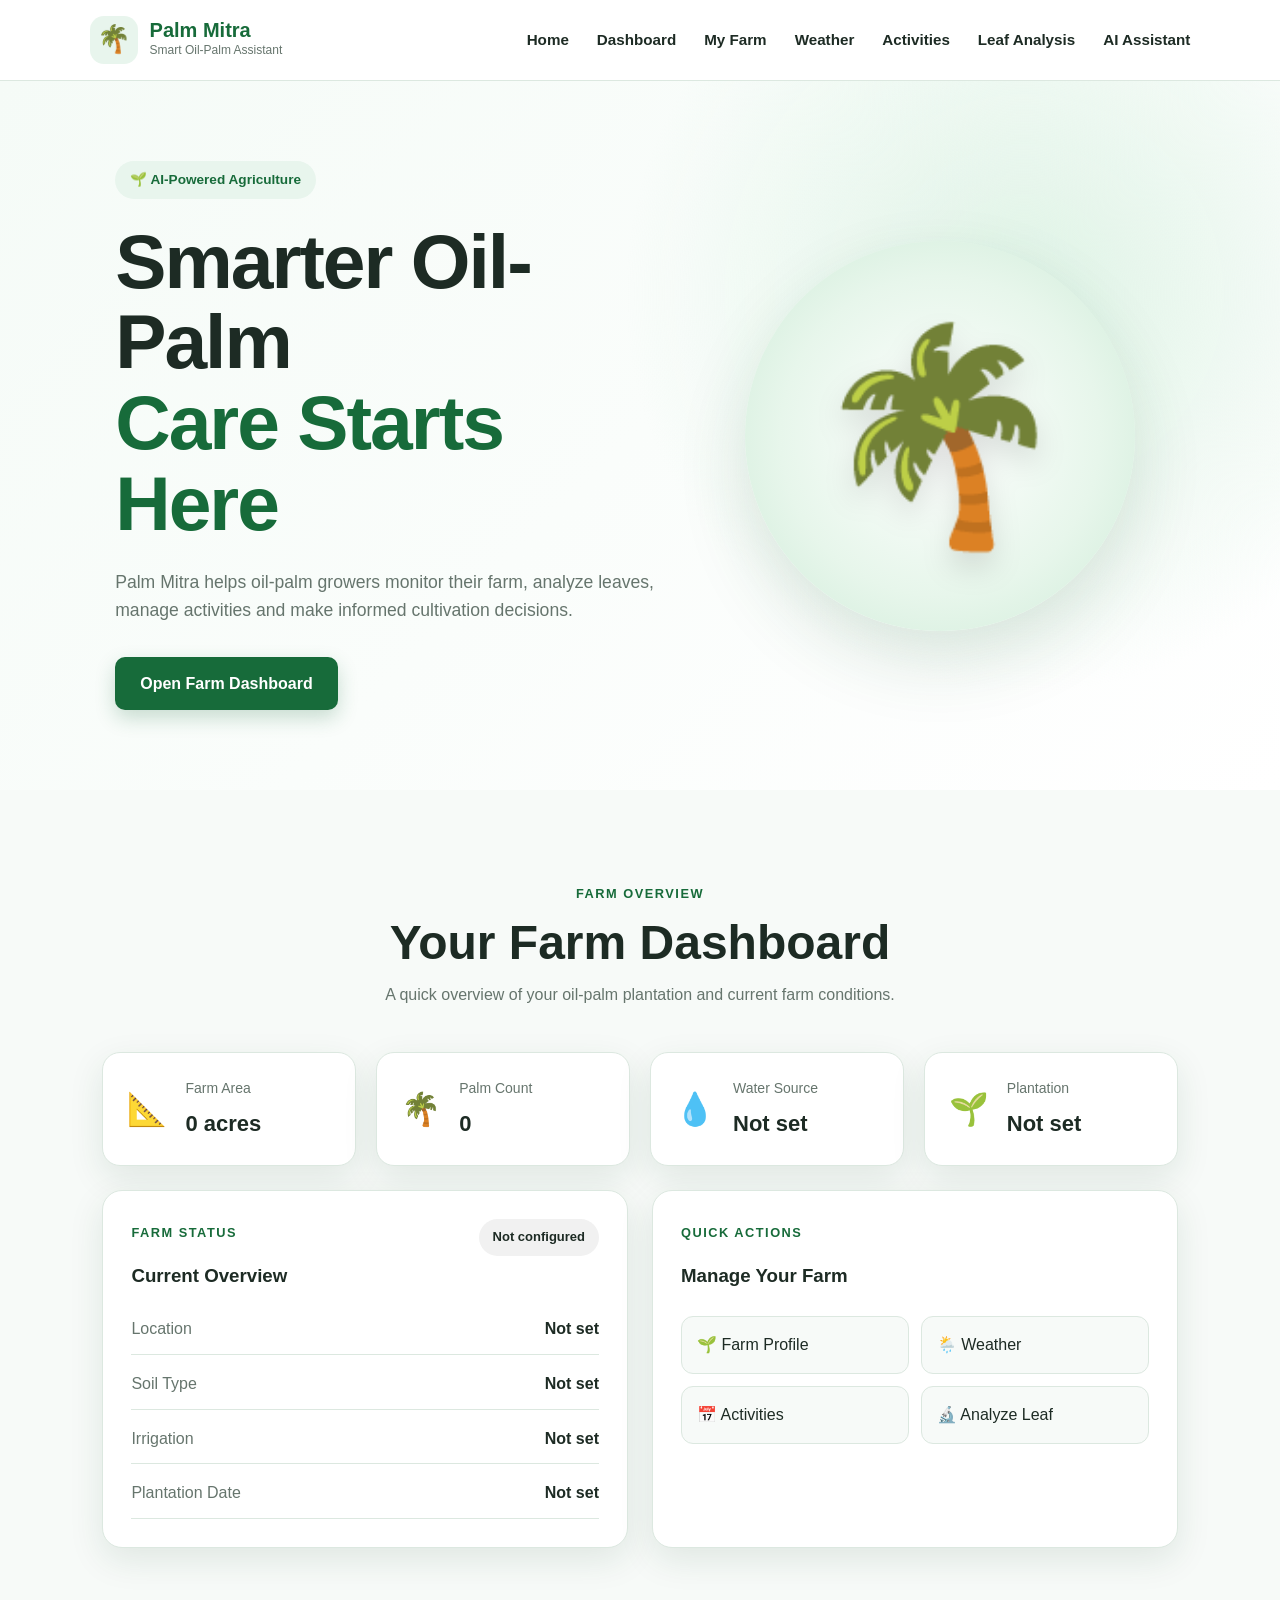
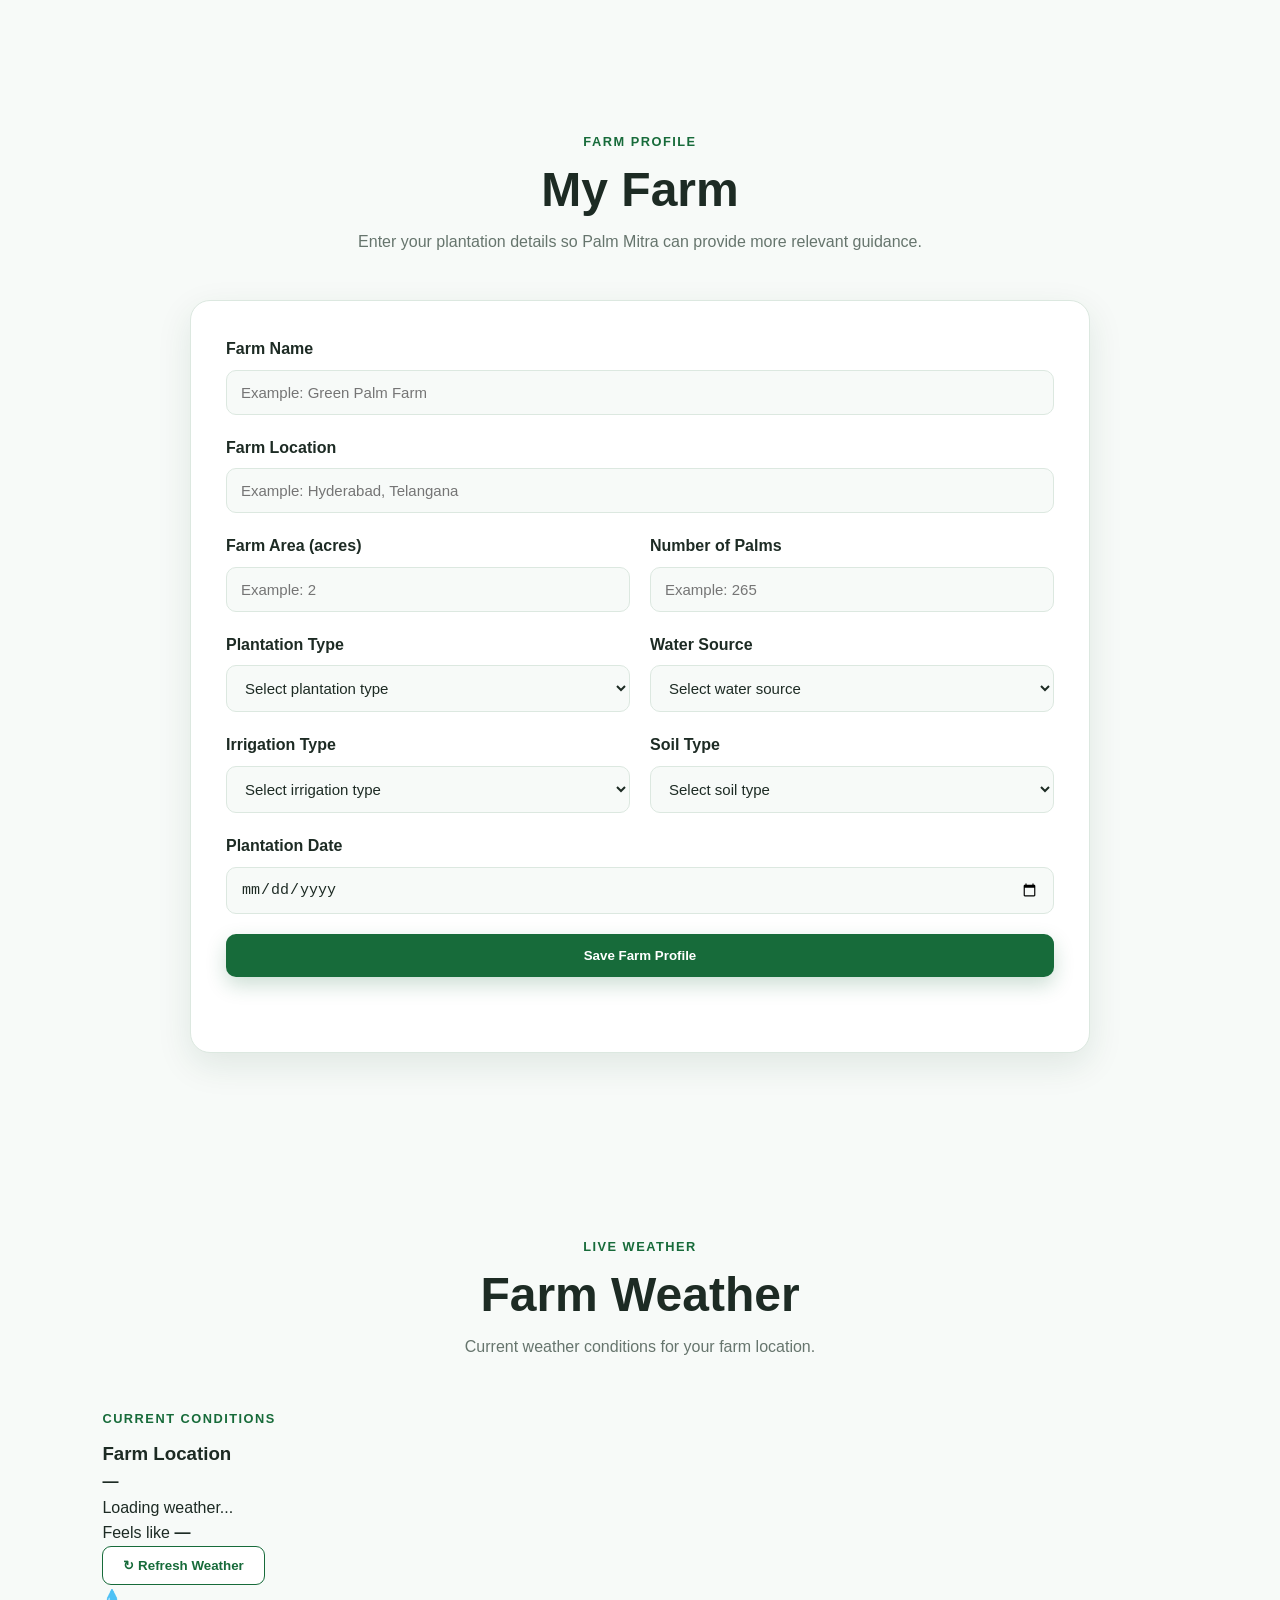
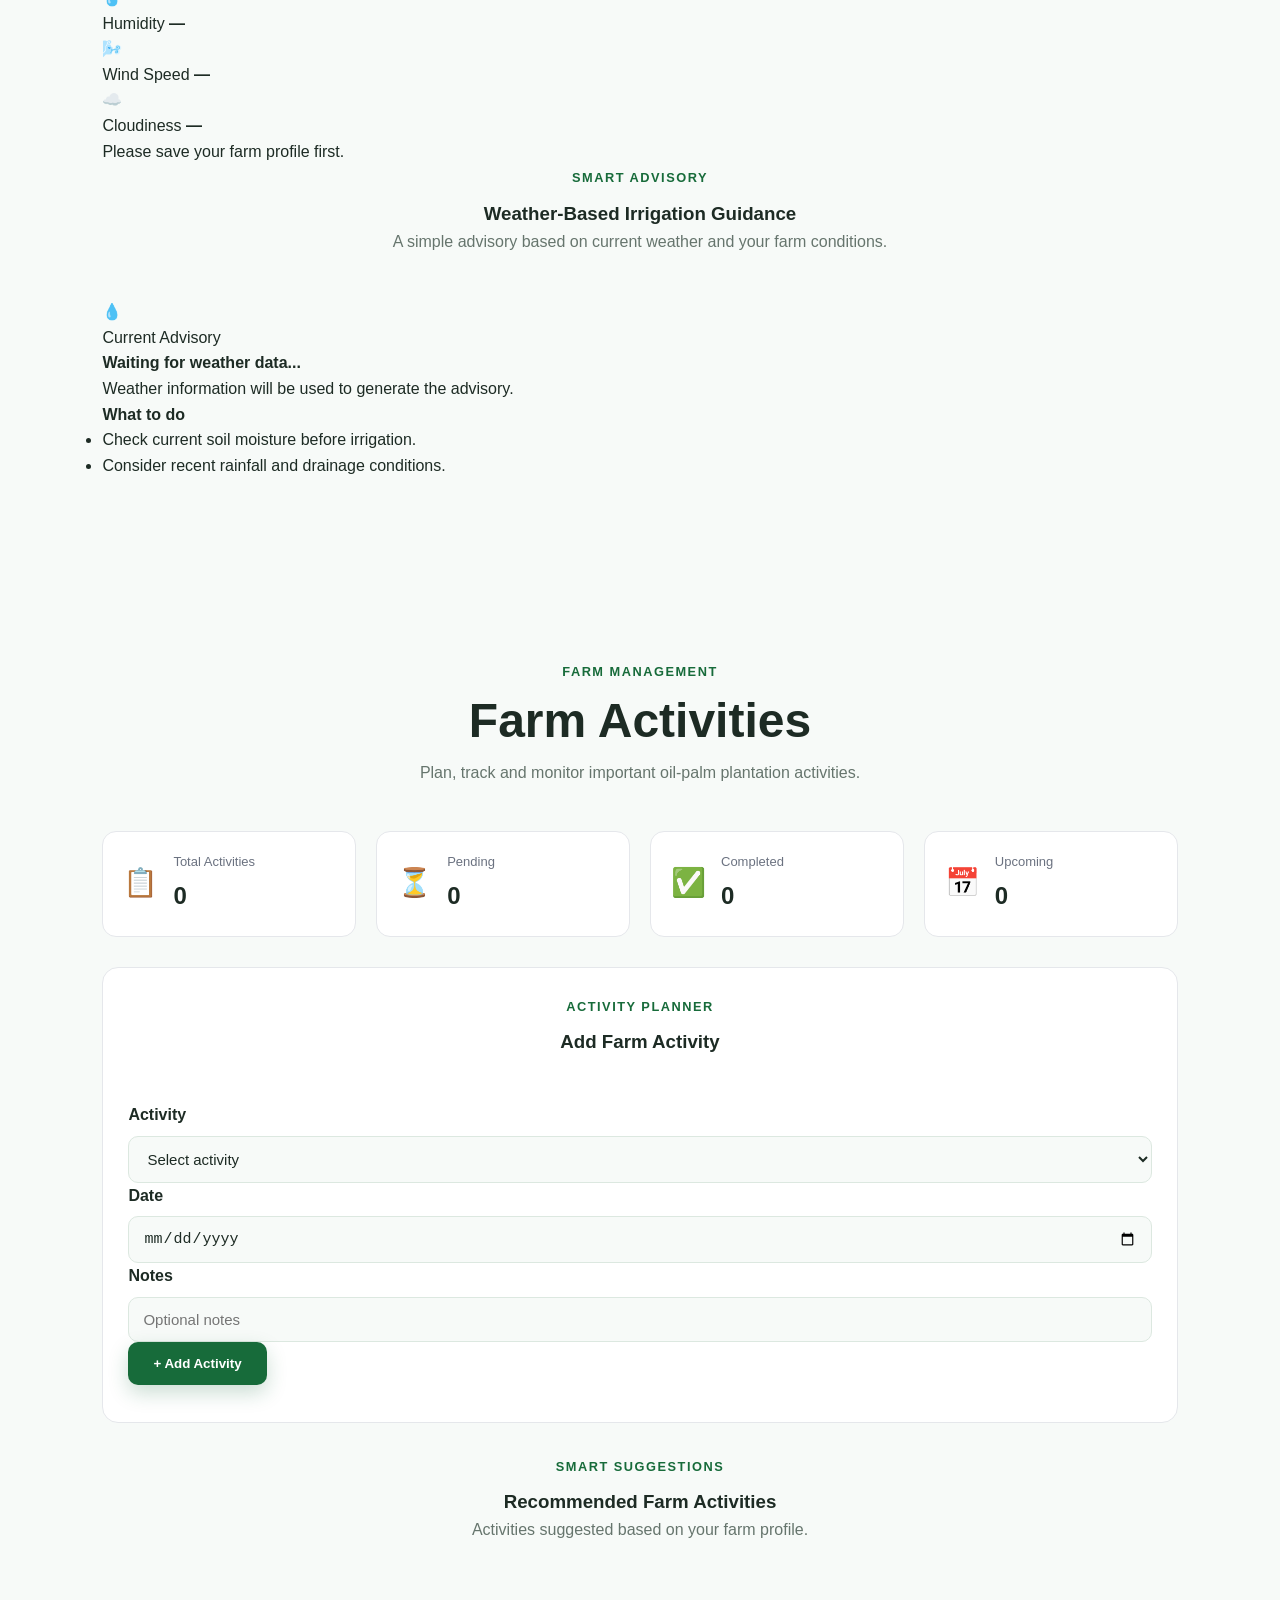
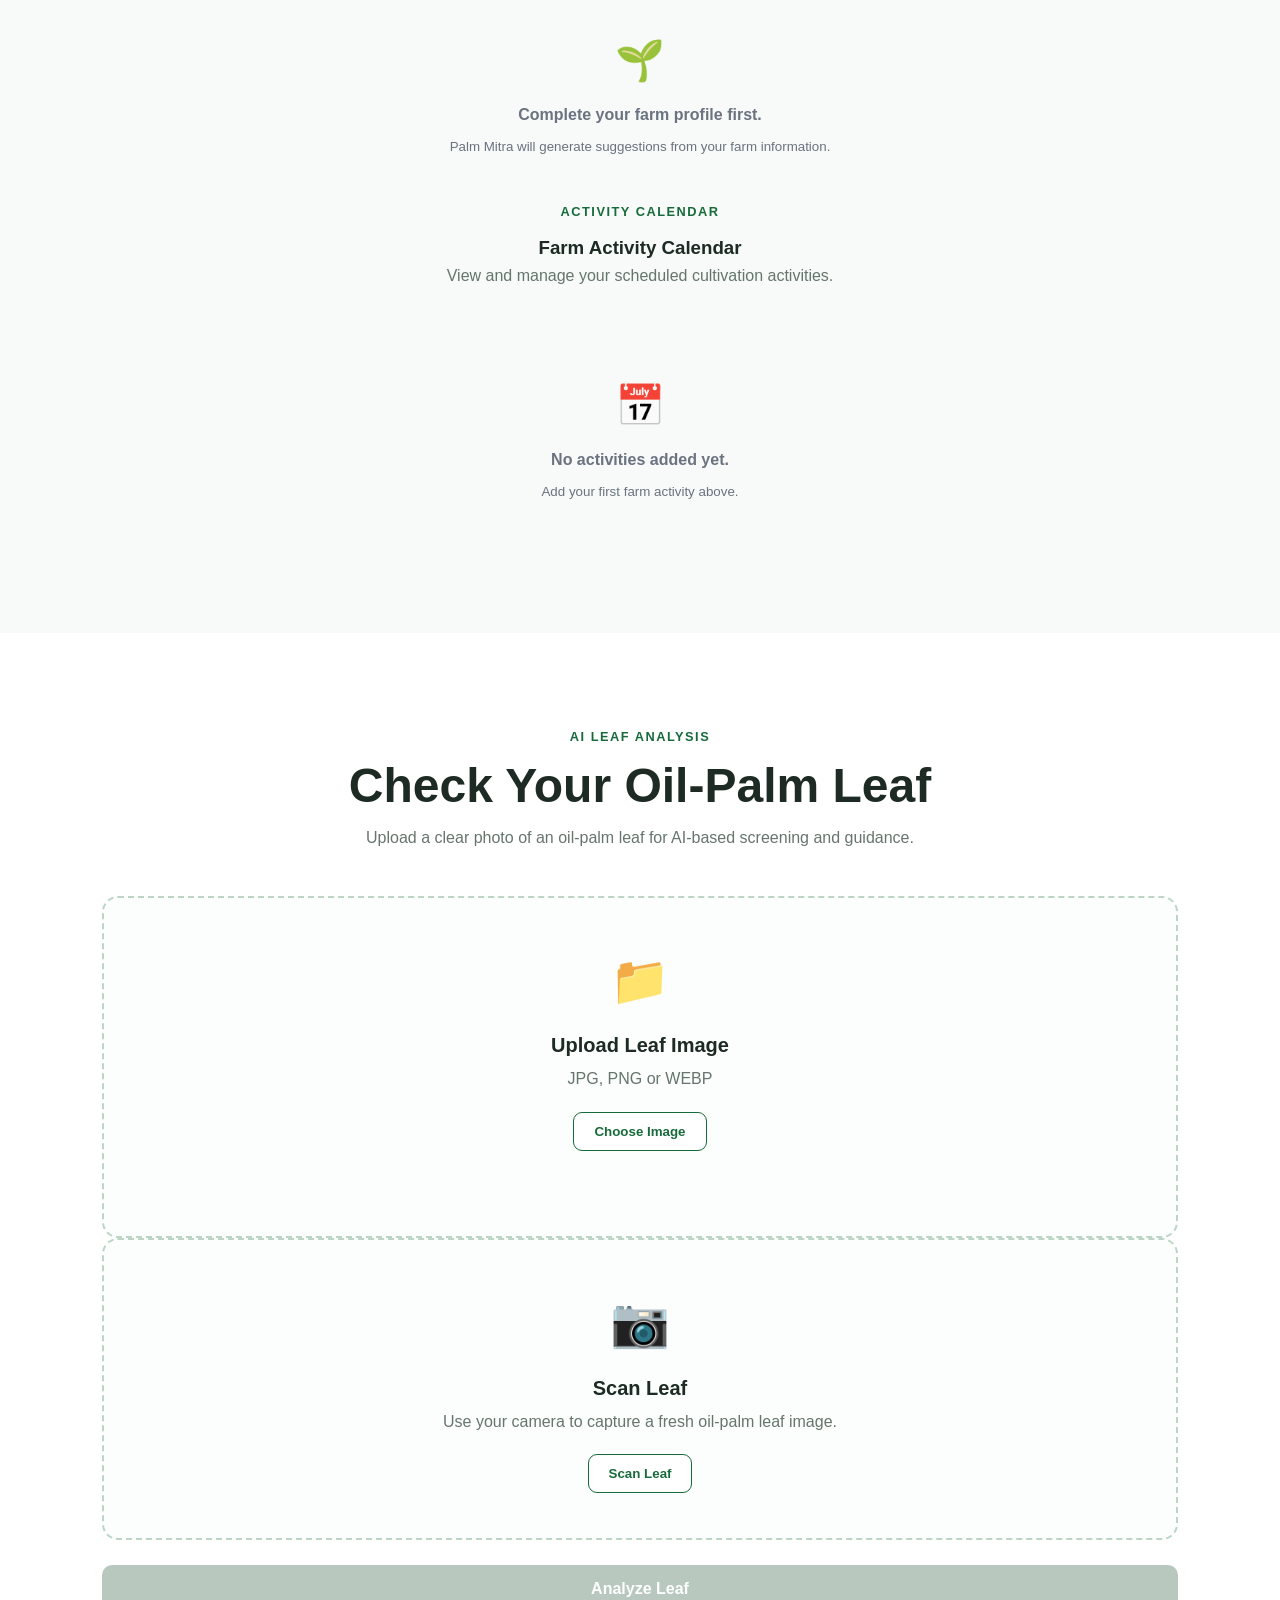
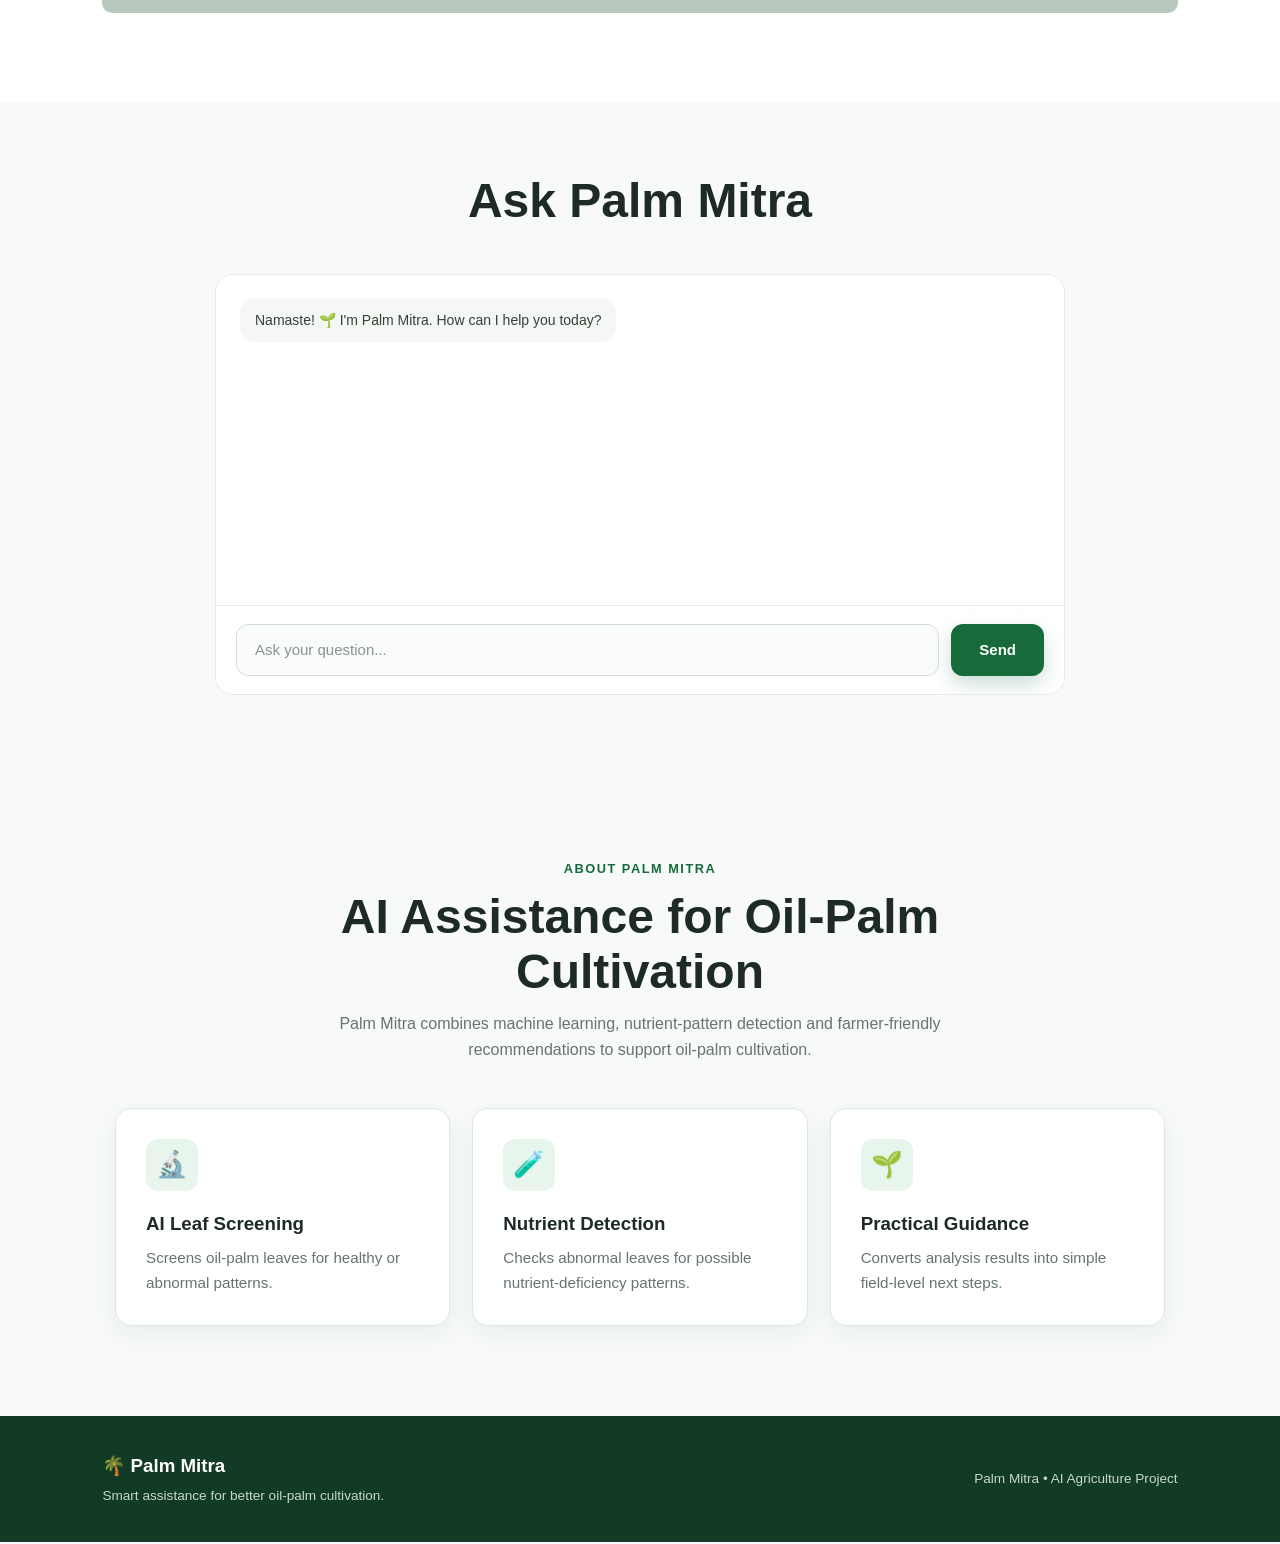
==== frontend/index.html @ d06ca9c5 "Initial commit - Palm Mitra 2.0" ====
<!DOCTYPE html>
<html lang="en">

<head>

    <meta charset="UTF-8">

    <meta
        name="viewport"
        content="width=device-width, initial-scale=1.0"
    >

    <meta
        name="description"
        content="Palm Mitra - Smart AI-powered oil-palm cultivation assistant."
    >

    <title>Palm Mitra | Smart Oil-Palm Assistant</title>

    <link
        rel="stylesheet"
        href="css/style.css"
    >

</head>

<body>

    <!-- =====================================================
         NAVBAR
         ===================================================== -->

    <header class="navbar">

        <div class="brand">

            <div class="brand-icon">
                🌴
            </div>

            <div>

                <h1>Palm Mitra</h1>

                <p>Smart Oil-Palm Assistant</p>

            </div>

        </div>

        <nav>

            <a href="#home">Home</a>

            <a href="#dashboard">Dashboard</a>

            <a href="#farm">My Farm</a>

            <a href="#weather">Weather</a>

            <a href="#activities">Activities</a>

            <a href="#analyze">Leaf Analysis</a>

            <a href="#assistant">AI Assistant</a>

        </nav>

    </header>


    <main>

        <!-- =================================================
             HERO
             ================================================= -->
   
        <section
            id="home"
            class="hero"
        >

            <div class="hero-content">

                <span class="badge">
                    🌱 AI-Powered Agriculture
                </span>

                <h2>
                    Smarter Oil-Palm
                    <span>Care Starts Here</span>
                </h2>

                <p>
                    Palm Mitra helps oil-palm growers
                    monitor their farm, analyze leaves,
                    manage activities and make informed
                    cultivation decisions.
                </p>

                <a
                    href="#dashboard"
                    class="primary-button"
                >
                    Open Farm Dashboard
                </a>

            </div>

            <div class="hero-visual">

                <div class="palm-circle">

                    <div class="palm-emoji">
                        🌴
                    </div>

                </div>

            </div>

        </section>


        <!-- =================================================
             DASHBOARD
             ================================================= -->

        <section
            id="dashboard"
            class="dashboard-section"
        >

            <div class="section-heading">

                <span class="section-label">
                    Farm Overview
                </span>

                <h2>
                    Your Farm Dashboard
                </h2>

                <p>
                    A quick overview of your oil-palm
                    plantation and current farm conditions.
                </p>

            </div>


            <!-- FARM SUMMARY CARDS -->

            <div class="dashboard-grid">

                <div class="dashboard-card">

                    <div class="dashboard-icon">
                        📐
                    </div>

                    <div>

                        <span>
                            Farm Area
                        </span>

                        <strong id="dashboardArea">
                            0 acres
                        </strong>

                    </div>

                </div>


                <div class="dashboard-card">

                    <div class="dashboard-icon">
                        🌴
                    </div>

                    <div>

                        <span>
                            Palm Count
                        </span>

                        <strong id="dashboardPalms">
                            0
                        </strong>

                    </div>

                </div>


                <div class="dashboard-card">

                    <div class="dashboard-icon">
                        💧
                    </div>

                    <div>

                        <span>
                            Water Source
                        </span>

                        <strong id="dashboardWater">
                            Not set
                        </strong>

                    </div>

                </div>


                <div class="dashboard-card">

                    <div class="dashboard-icon">
                        🌱
                    </div>

                    <div>

                        <span>
                            Plantation
                        </span>

                        <strong id="dashboardType">
                            Not set
                        </strong>

                    </div>

                </div>

            </div>


            <!-- QUICK STATUS -->

            <div class="dashboard-panels">

                <div class="dashboard-panel">

                    <div class="panel-header">

                        <div>

                            <span class="section-label">
                                Farm Status
                            </span>

                            <h3>
                                Current Overview
                            </h3>

                        </div>

                        <span
                            id="farmStatusBadge"
                            class="status-badge"
                        >
                            Not configured
                        </span>

                    </div>

                    <div class="farm-status-list">

                        <div>

                            <span>
                                Location
                            </span>

                            <strong id="dashboardLocation">
                                Not set
                            </strong>

                        </div>

                        <div>

                            <span>
                                Soil Type
                            </span>

                            <strong id="dashboardSoil">
                                Not set
                            </strong>

                        </div>

                        <div>

                            <span>
                                Irrigation
                            </span>

                            <strong id="dashboardIrrigation">
                                Not set
                            </strong>

                        </div>

                        <div>

                            <span>
                                Plantation Date
                            </span>

                            <strong id="dashboardDate">
                                Not set
                            </strong>

                        </div>

                    </div>

                </div>


                <div class="dashboard-panel">

                    <div class="panel-header">

                        <div>

                            <span class="section-label">
                                Quick Actions
                            </span>

                            <h3>
                                Manage Your Farm
                            </h3>

                        </div>

                    </div>

                    <div class="quick-actions">

                        <a href="#farm">
                            🌱 Farm Profile
                        </a>

                        <a href="#weather">
                            🌦️ Weather
                        </a>

                        <a href="#activities">
                            📅 Activities
                        </a>

                        <a href="#analyze">
                            🔬 Analyze Leaf
                        </a>

                    </div>

                </div>

            </div>

        </section>


        <!-- =================================================
             MY FARM
             ================================================= -->

        <section
            id="farm"
            class="farm-section"
        >

            <div class="section-heading">

                <span class="section-label">
                    Farm Profile
                </span>

                <h2>
                    My Farm
                </h2>

                <p>
                    Enter your plantation details so Palm Mitra
                    can provide more relevant guidance.
                </p>

            </div>


            <div class="farm-card">

                <form id="farmForm">


                    <!-- FARM NAME -->

                    <div class="form-group">

                        <label for="farmName">
                            Farm Name
                        </label>

                        <input
                            type="text"
                            id="farmName"
                            placeholder="Example: Green Palm Farm"
                        >

                    </div>


                    <!-- LOCATION -->

                    <div class="form-group">

                        <label for="farmLocation">
                            Farm Location
                        </label>

                        <input
                            type="text"
                            id="farmLocation"
                            placeholder="Example: Hyderabad, Telangana"
                        >

                    </div>


                    <div class="form-row">


                        <!-- AREA -->

                        <div class="form-group">

                            <label for="farmArea">
                                Farm Area (acres)
                            </label>

                            <input
                                type="number"
                                id="farmArea"
                                min="0"
                                step="0.1"
                                placeholder="Example: 2"
                            >

                        </div>


                        <!-- PALMS -->

                        <div class="form-group">

                            <label for="palmCount">
                                Number of Palms
                            </label>

                            <input
                                type="number"
                                id="palmCount"
                                min="0"
                                placeholder="Example: 265"
                            >

                        </div>

                    </div>


                    <div class="form-row">


                        <!-- PLANTATION TYPE -->

                        <div class="form-group">

                            <label for="plantationType">
                                Plantation Type
                            </label>

                            <select id="plantationType">

                                <option value="">
                                    Select plantation type
                                </option>

                                <option value="Commercial">
                                    Commercial
                                </option>

                                <option value="Smallholder">
                                    Smallholder
                                </option>

                                <option value="Nursery">
                                    Nursery
                                </option>

                                <option value="New Plantation">
                                    New Plantation
                                </option>

                            </select>

                        </div>


                        <!-- WATER -->

                        <div class="form-group">

                            <label for="waterSource">
                                Water Source
                            </label>

                            <select id="waterSource">

                                <option value="">
                                    Select water source
                                </option>

                                <option value="Borewell">
                                    Borewell
                                </option>

                                <option value="Canal">
                                    Canal
                                </option>

                                <option value="Rainwater">
                                    Rainwater
                                </option>

                                <option value="River">
                                    River
                                </option>

                                <option value="Other">
                                    Other
                                </option>

                            </select>

                        </div>

                    </div>


                    <div class="form-row">


                        <!-- IRRIGATION -->

                        <div class="form-group">

                            <label for="irrigationType">
                                Irrigation Type
                            </label>

                            <select id="irrigationType">

                                <option value="">
                                    Select irrigation type
                                </option>

                                <option value="Drip">
                                    Drip
                                </option>

                                <option value="Sprinkler">
                                    Sprinkler
                                </option>

                                <option value="Flood">
                                    Flood / Surface
                                </option>

                                <option value="Manual">
                                    Manual
                                </option>

                                <option value="Rainfed">
                                    Rainfed
                                </option>

                            </select>

                        </div>


                        <!-- SOIL -->

                        <div class="form-group">

                            <label for="soilType">
                                Soil Type
                            </label>

                            <select id="soilType">

                                <option value="">
                                    Select soil type
                                </option>

                                <option value="Red Soil">
                                    Red Soil
                                </option>

                                <option value="Black Soil">
                                    Black Soil
                                </option>

                                <option value="Sandy Soil">
                                    Sandy Soil
                                </option>

                                <option value="Loamy Soil">
                                    Loamy Soil
                                </option>

                                <option value="Clay Soil">
                                    Clay Soil
                                </option>

                                <option value="Unknown">
                                    Unknown
                                </option>

                            </select>

                        </div>

                    </div>


                    <!-- PLANTATION DATE -->

                    <div class="form-group">

                        <label for="plantationDate">
                            Plantation Date
                        </label>

                        <input
                            type="date"
                            id="plantationDate"
                        >

                    </div>


                    <!-- SAVE -->

                    <button
                        type="submit"
                        class="primary-button"
                    >
                        Save Farm Profile
                    </button>


                    <p
                        id="farmSaveMessage"
                        class="save-message"
                    ></p>

                </form>

            </div>

        </section>


        <!-- =================================================
             WEATHER
             ================================================= -->

       <!-- =================================================
     WEATHER
     ================================================= -->

<section
    id="weather"
    class="weather-section"
>

    <div class="section-heading">

        <span class="section-label">
            Live Weather
        </span>

        <h2>
            Farm Weather
        </h2>

        <p>
            Current weather conditions for your farm location.
        </p>

    </div>


    <div class="weather-dashboard">

        <!-- WEATHER HEADER -->

        <div class="weather-main-card">

            <div class="weather-main-info">

                <span class="section-label">
                    Current Conditions
                </span>

                <h3 id="weatherLocation">
                    Farm Location
                </h3>

                <div class="temperature-row">

                    <img
                        id="weatherIcon"
                        class="weather-api-icon hidden"
                        src=""
                        alt="Weather condition"
                    >

                    <strong id="weatherTemperature">
                        —
                    </strong>

                </div>

                <p id="weatherCondition">
                    Loading weather...
                </p>

                <p class="feels-like">
                    Feels like
                    <strong id="weatherFeelsLike">
                        —
                    </strong>
                </p>

            </div>


            <div class="weather-refresh">

                <button
                    type="button"
                    id="refreshWeatherButton"
                    class="secondary-button"
                >
                    ↻ Refresh Weather
                </button>

            </div>

        </div>


        <!-- WEATHER DETAILS -->

        <div class="weather-details-grid">

            <div class="weather-detail-card">

                <span class="weather-detail-icon">
                    💧
                </span>

                <div>

                    <span>
                        Humidity
                    </span>

                    <strong id="weatherHumidity">
                        —
                    </strong>

                </div>

            </div>


            <div class="weather-detail-card">

                <span class="weather-detail-icon">
                    🌬️
                </span>

                <div>

                    <span>
                        Wind Speed
                    </span>

                    <strong id="weatherWind">
                        —
                    </strong>

                </div>

            </div>


            <div class="weather-detail-card">

                <span class="weather-detail-icon">
                    ☁️
                </span>

                <div>

                    <span>
                        Cloudiness
                    </span>

                    <strong id="weatherCloudiness">
                        —
                    </strong>

                </div>

            </div>

        </div>


        <!-- LOADING -->

        <div
            id="weatherLoading"
            class="weather-loading hidden"
        >

            <div class="spinner"></div>

            <p>
                Loading current weather...
            </p>

        </div>


        <!-- ERROR -->

        <div
            id="weatherError"
            class="weather-error hidden"
        >

            <strong>
                Weather unavailable
            </strong>

            <p>
                Please check your farm location and try again.
            </p>

        </div>

    </div>
<!-- =================================================
     IRRIGATION GUIDANCE
     ================================================= -->

<div class="irrigation-guidance-card">

    <div class="section-heading">
        <span class="section-label">
            Smart Advisory
        </span>

        <h3>
            Weather-Based Irrigation Guidance
        </h3>

        <p>
            A simple advisory based on current weather
            and your farm conditions.
        </p>
    </div>

    <div class="irrigation-status">

        <div class="irrigation-icon">
            💧
        </div>

        <div>
            <span class="irrigation-label">
                Current Advisory
            </span>

            <h4 id="irrigationAdvice">
                Waiting for weather data...
            </h4>

            <p id="irrigationReason">
                Weather information will be used to
                generate the advisory.
            </p>
        </div>

    </div>

    <div class="irrigation-actions">

        <strong>
            What to do
        </strong>

        <ul id="irrigationActions">
            <li>
                Check current soil moisture before irrigation.
            </li>

            <li>
                Consider recent rainfall and drainage conditions.
            </li>
        </ul>

    </div>

</div>

</section>


        <!-- =================================================
     ACTIVITIES
     ================================================= -->

<section
    id="activities"
    class="activities-section"
>

    <div class="section-heading">

        <span class="section-label">
            Farm Management
        </span>

        <h2>
            Farm Activities
        </h2>

        <p>
            Plan, track and monitor important oil-palm
            plantation activities.
        </p>

    </div>


    <!-- Activity Summary -->

    <div class="activity-summary-grid">

        <div class="activity-summary-card">

            <span class="activity-summary-icon">
                📋
            </span>

            <div>
                <span class="summary-label">
                    Total Activities
                </span>

                <strong id="totalActivities">
                    0
                </strong>
            </div>

        </div>


        <div class="activity-summary-card">

            <span class="activity-summary-icon">
                ⏳
            </span>

            <div>
                <span>
                    Pending
                </span>

                <strong id="pendingActivities">
                    0
                </strong>
            </div>

        </div>


        <div class="activity-summary-card">

            <span class="activity-summary-icon">
                ✅
            </span>

            <div>
                <span>
                    Completed
                </span>

                <strong id="completedActivities">
                    0
                </strong>
            </div>

        </div>


        <div class="activity-summary-card">

            <span class="activity-summary-icon">
                📅
            </span>

            <div>
                <span>
                    Upcoming
                </span>

                <strong id="upcomingActivities">
                    0
                </strong>
            </div>

        </div>

    </div>


    <!-- Add Activity -->

    <div class="activity-planner-card">

        <div class="section-heading">

            <span class="section-label">
                Activity Planner
            </span>

            <h3>
                Add Farm Activity
            </h3>

        </div>


        <form id="activityForm">

            <div class="form-grid">

                <div class="form-group">

                    <label for="activityName">
                        Activity
                    </label>

                    <select id="activityName" required>

                        <option value="">
                            Select activity
                        </option>

                        <option value="Soil Testing">
                            Soil Testing
                        </option>

                        <option value="Irrigation & Drainage">
                            Irrigation & Drainage
                        </option>

                        <option value="Nutrient Management">
                            Nutrient Management
                        </option>

                        <option value="Weed Management">
                            Weed Management
                        </option>

                        <option value="Pest & Disease Monitoring">
                            Pest & Disease Monitoring
                        </option>

                        <option value="Leaf Monitoring">
                            Leaf Monitoring
                        </option>

                    </select>

                </div>


                <div class="form-group">

                    <label for="activityDate">
                        Date
                    </label>

                    <input
                        type="date"
                        id="activityDate"
                        required
                    >

                </div>


                <div class="form-group">

                    <label for="activityNotes">
                        Notes
                    </label>

                    <input
                        type="text"
                        id="activityNotes"
                        placeholder="Optional notes"
                    >

                </div>

            </div>


            <button
                type="submit"
                class="primary-button"
            >
                + Add Activity
            </button>

        </form>

        <p
            id="activitySaveMessage"
            class="form-message"
        ></p>

    </div>

<!-- =================================================
         RECOMMENDED FARM ACTIVITIES
         ================================================= -->

    <div class="recommended-activities-card">

        <div class="section-heading">

            <span class="section-label">
                Smart Suggestions
            </span>

            <h3>
                Recommended Farm Activities
            </h3>

            <p>
                Activities suggested based on your
                farm profile.
            </p>

        </div>


        <div
            id="recommendedActivities"
            class="recommended-activities-list"
        >

            <div class="empty-activities">

                <span>
                    🌱
                </span>

                <p>
                    Checking your farm profile...
                </p>

                <small>
                    Recommendations will appear here.
                </small>

            </div>

        </div>

    </div>


    <!-- =================================================
         ACTIVITY CALENDAR
         ================================================= -->

    <div class="activity-calendar-card">

        <div class="section-heading">

            <span class="section-label">
                Activity Calendar
            </span>

            <h3>
                Farm Activity Calendar
            </h3>

            <p>
                View and manage your scheduled
                cultivation activities.
            </p>

        </div>


        <div
            id="activityList"
            class="activity-list"
        >

            <div class="empty-activities">

                <span>
                    📅
                </span>

                <p>
                    No activities scheduled yet.
                </p>

                <small>
                    Add an activity above to start
                    planning your farm work.
                </small>

            </div>

        </div>

    </div>

</section>


        <!-- =================================================
             LEAF ANALYSIS
             ================================================= -->

        <section
            id="analyze"
            class="analysis-section"
        >

            <div class="section-heading">

                <span class="section-label">
                    AI Leaf Analysis
                </span>

                <h2>
                    Check Your Oil-Palm Leaf
                </h2>

                <p>
                    Upload a clear photo of an oil-palm leaf
                    for AI-based screening and guidance.
                </p>

            </div>

<!-- Upload + Scan Options -->
<div class="analysis-options">

    <!-- Upload Image -->
    <div
        id="uploadArea"
        class="upload-area analysis-option"
    >

        <div class="upload-icon">
            📁
        </div>

        <h3>
            Upload Leaf Image
        </h3>

        <p>
            JPG, PNG or WEBP
        </p>

        <input
            type="file"
            id="leafInput"
            accept="image/jpeg,image/png,image/webp"
            hidden
        >

        <button
            type="button"
            id="chooseButton"
            class="secondary-button"
        >
            Choose Image
        </button>

        <div
            id="fileName"
            class="file-name"
        ></div>

    </div>


    <!-- Scan Leaf -->
    <div
        id="scanArea"
        class="upload-area analysis-option"
    >

        <div class="upload-icon">
            📷
        </div>

        <h3>
            Scan Leaf
        </h3>

        <p>
            Use your camera to capture a fresh
            oil-palm leaf image.
        </p>

        <button
            type="button"
            id="scanButton"
            class="secondary-button"
        >
            Scan Leaf
        </button>

    </div>

</div>


<!-- Camera Container -->
<div
    id="cameraContainer"
    class="camera-container hidden"
>

    <h3>
        Scan Oil-Palm Leaf
    </h3>

    <video
        id="cameraPreview"
        autoplay
        playsinline
    ></video>

    <div class="camera-controls">

        <button
            type="button"
            id="captureButton"
            class="analyze-button"
        >
            📸 Capture Leaf
        </button>

        <button
            type="button"
            id="closeCameraButton"
            class="secondary-button"
        >
            Close Camera
        </button>

    </div>

    <canvas
        id="cameraCanvas"
        class="hidden"
    ></canvas>

</div>


                <div
                    id="previewContainer"
                    class="preview-container hidden"
                >

                    <h3>
                        Selected Image
                    </h3>

                    <img
                        id="imagePreview"
                        src=""
                        alt="Selected oil-palm leaf"
                    >

                </div>


                <button
                    type="button"
                    id="analyzeButton"
                    class="analyze-button"
                    disabled
                >
                    Analyze Leaf
                </button>


                <div
                    id="loading"
                    class="loading hidden"
                >

                    <div class="spinner"></div>

                    <p>
                        Analyzing your leaf...
                    </p>

                    <span>
                        This may take a few seconds.
                    </span>

                </div>


                <div
                    id="result"
                    class="result hidden"
                >

                    <div class="result-header">

                        <span class="section-label">
                            Analysis Complete
                        </span>

                        <h3>
                            Leaf Analysis Result
                        </h3>

                    </div>


                    <div class="result-grid">

                        <div class="result-item">

                            <span>
                                Screening
                            </span>

                            <strong id="screeningResult">
                                —
                            </strong>

                        </div>


                        <div class="result-item">

                            <span>
                                Confidence
                            </span>

                            <strong id="confidenceResult">
                                —
                            </strong>

                        </div>


                        <div class="result-item">

                            <span>
                                Nutrient Detection
                            </span>

                            <strong id="nutrientResult">
                                —
                            </strong>

                        </div>


                        <div class="result-item">

                            <span>
                                Status
                            </span>

                            <strong id="statusResult">
                                —
                            </strong>

                        </div>

                    </div>


                    <div class="result-message">

                        <h4>
                            What Palm Mitra Found
                        </h4>

                        <p id="analysisMessage">
                            —
                        </p>

                    </div>


                    <div class="recommendation">

                        <div class="recommendation-header">

                            <span class="recommendation-icon">
                                💡
                            </span>

                            <div>

                                <h4>
                                    Recommended Next Steps
                                </h4>

                                <span
                                    id="priorityResult"
                                    class="priority"
                                >
                                    —
                                </span>

                            </div>

                        </div>


                        <p id="recommendationSummary">
                            —
                        </p>


                        <ul id="recommendationActions">
                        </ul>


                        <div class="next-step">

                            <strong>
                                Next step:
                            </strong>

                            <span id="nextStep">
                                —
                            </span>

                        </div>

                    </div>

                </div>


                <div
                    id="error"
                    class="error hidden"
                >

                    <strong>
                        Something went wrong
                    </strong>

                    <p id="errorMessage">
                        Please try again.
                    </p>

                </div>

            </div>

        </section>


        
<!-- ====================AI ASSISSTANT======================= --!>

<section id="assistant" class="assistant-section">

    <div class="section-heading">
        <h2>Ask Palm Mitra</h2>
    </div>

    <div class="assistant-card">

        <div id="chatMessages" class="chat-messages">

            <div class="chat-message assistant-message">
                <div class="message-content">
                    <p>
                        Namaste! 🌱 I'm Palm Mitra.
                        How can I help you today?
                    </p>
                </div>
            </div>

        </div>

        <form id="chatForm" class="chat-input-area">

            <input
                type="text"
                id="chatInput"
                placeholder="Ask your question..."
                autocomplete="off"
            >

            <button
                type="submit"
                id="chatSendButton"
                class="primary-button"
            >
                Send
            </button>

        </form>

        <div id="chatLoading" class="chat-loading hidden">
            <span class="spinner"></span>
            <span>Palm Mitra is thinking...</span>
        </div>

    </div>

</section>


        <!-- =================================================
             ABOUT
             ================================================= -->

        <section
            id="about"
            class="about-section"
        >

            <div class="section-heading">

                <span class="section-label">
                    About Palm Mitra
                </span>

                <h2>
                    AI Assistance for Oil-Palm Cultivation
                </h2>

                <p>
                    Palm Mitra combines machine learning,
                    nutrient-pattern detection and
                    farmer-friendly recommendations
                    to support oil-palm cultivation.
                </p>

            </div>


            <div class="feature-grid">

                <div class="feature-card">

                    <div class="feature-icon">
                        🔬
                    </div>

                    <h3>
                        AI Leaf Screening
                    </h3>

                    <p>
                        Screens oil-palm leaves for healthy
                        or abnormal patterns.
                    </p>

                </div>


                <div class="feature-card">

                    <div class="feature-icon">
                        🧪
                    </div>

                    <h3>
                        Nutrient Detection
                    </h3>

                    <p>
                        Checks abnormal leaves for possible
                        nutrient-deficiency patterns.
                    </p>

                </div>


                <div class="feature-card">

                    <div class="feature-icon">
                        🌱
                    </div>

                    <h3>
                        Practical Guidance
                    </h3>

                    <p>
                        Converts analysis results into
                        simple field-level next steps.
                    </p>

                </div>

            </div>

        </section>

    </main>


    <!-- =====================================================
         FOOTER
         ===================================================== -->

    <footer>

        <div class="footer-content">

            <div>

                <h3>
                    🌴 Palm Mitra
                </h3>

                <p>
                    Smart assistance for better
                    oil-palm cultivation.
                </p>

            </div>

            <p class="copyright">
                Palm Mitra • AI Agriculture Project
            </p>

        </div>

    </footer>


    <!-- =====================================================
         JAVASCRIPT
         ===================================================== -->

    <script src="js/app.js"></script>

</body>

</html>
---- frontend/css/style.css ----
/* =========================================================
   Palm Mitra - Main Stylesheet
   ========================================================= */

* {
    margin: 0;
    padding: 0;
    box-sizing: border-box;
}

:root {
    --primary: #176b3a;
    --primary-dark: #0d4f2a;
    --primary-light: #e8f5ed;
    --secondary: #f4b942;
    --background: #f7faf8;
    --surface: #ffffff;
    --text: #1d2b24;
    --muted: #66756d;
    --border: #dce8e0;
    --danger: #c0392b;
    --shadow: 0 12px 35px rgba(22, 67, 42, 0.10);
}

html {
    scroll-behavior: smooth;
}

body {
    font-family:
        "Segoe UI",
        Arial,
        sans-serif;
    background: var(--background);
    color: var(--text);
    line-height: 1.6;
}

/* =========================================================
   Navbar
   ========================================================= */

.navbar {
    position: sticky;
    top: 0;
    z-index: 1000;

    display: flex;
    justify-content: space-between;
    align-items: center;

    padding: 16px 7%;

    background: rgba(255, 255, 255, 0.96);
    border-bottom: 1px solid var(--border);

    backdrop-filter: blur(10px);
}

.brand {
    display: flex;
    align-items: center;
    gap: 12px;
}

.brand-icon {
    width: 48px;
    height: 48px;

    display: flex;
    align-items: center;
    justify-content: center;

    border-radius: 14px;

    background: var(--primary-light);

    font-size: 27px;
}

.brand h1 {
    color: var(--primary);
    font-size: 1.25rem;
    line-height: 1.1;
}

.brand p {
    color: var(--muted);
    font-size: 0.75rem;
}

.navbar nav {
    display: flex;
    gap: 28px;
}

.navbar nav a {
    color: var(--text);
    text-decoration: none;
    font-weight: 600;
    font-size: 0.95rem;

    transition: color 0.2s ease;
}

.navbar nav a:hover {
    color: var(--primary);
}

/* =========================================================
   Hero
   ========================================================= */

.hero {
    min-height: 600px;

    display: grid;
    grid-template-columns: 1.1fr 0.9fr;
    align-items: center;

    gap: 50px;

    padding: 80px 9%;

    background:
        radial-gradient(
            circle at 80% 30%,
            #dff3e6 0%,
            transparent 35%
        ),
        linear-gradient(
            135deg,
            #f5fbf7 0%,
            #ffffff 100%
        );
}

.hero-content {
    max-width: 650px;
}

.badge {
    display: inline-block;

    padding: 8px 15px;

    margin-bottom: 22px;

    border-radius: 30px;

    background: var(--primary-light);
    color: var(--primary);

    font-size: 0.85rem;
    font-weight: 700;
}

.hero h2 {
    font-size: clamp(2.7rem, 6vw, 5rem);
    line-height: 1.05;

    margin-bottom: 25px;

    letter-spacing: -2px;
}

.hero h2 span {
    display: block;
    color: var(--primary);
}

.hero-content > p {
    max-width: 570px;

    margin-bottom: 32px;

    color: var(--muted);

    font-size: 1.1rem;
}

.primary-button,
.secondary-button,
.analyze-button {
    border: none;
    cursor: pointer;
    font-family: inherit;
    font-weight: 700;
}

.primary-button {
    display: inline-block;

    padding: 14px 25px;

    border-radius: 10px;

    background: var(--primary);
    color: white;

    text-decoration: none;

    box-shadow:
        0 8px 20px rgba(23, 107, 58, 0.22);

    transition:
        transform 0.2s ease,
        background 0.2s ease;
}

.primary-button:hover {
    background: var(--primary-dark);
    transform: translateY(-2px);
}

/* =========================================================
   Hero Visual
   ========================================================= */

.hero-visual {
    display: flex;
    justify-content: center;
    align-items: center;
}

.palm-circle {
    width: min(390px, 80vw);
    aspect-ratio: 1;

    display: flex;
    justify-content: center;
    align-items: center;

    border-radius: 50%;

    background:
        radial-gradient(
            circle,
            #ffffff 0%,
            #e7f6eb 58%,
            #cdebd7 100%
        );

    box-shadow:
        0 30px 70px rgba(25, 91, 51, 0.14);
}

.palm-emoji {
    font-size: clamp(8rem, 17vw, 13rem);

    filter:
        drop-shadow(
            0 15px 15px
            rgba(0, 0, 0, 0.12)
        );
}

/* =========================================================
   Common Sections
   ========================================================= */

.analysis-section,
.about-section {
    padding: 90px 8%;
}

.section-heading {
    max-width: 720px;

    margin: 0 auto 45px;

    text-align: center;
}

.section-label {
    display: inline-block;

    margin-bottom: 10px;

    color: var(--primary);

    font-size: 0.8rem;
    font-weight: 800;

    text-transform: uppercase;
    letter-spacing: 1.5px;
}

.section-heading h2 {
    margin-bottom: 12px;

    font-size: clamp(2rem, 4vw, 3rem);

    line-height: 1.15;
}

.section-heading p {
    color: var(--muted);
}

/* =========================================================
   Analysis
   ========================================================= */

.analysis-section {
    background: #ffffff;
}

.analysis-card {
    max-width: 850px;

    margin: auto;
    padding: 35px;

    background: var(--surface);

    border: 1px solid var(--border);
    border-radius: 20px;

    box-shadow: var(--shadow);
}

.upload-area {
    padding: 45px 25px;

    text-align: center;

    border: 2px dashed #bcd5c5;
    border-radius: 16px;

    background: #fbfefc;

    transition:
        border-color 0.2s ease,
        background 0.2s ease;
}

.upload-area.dragover {
    border-color: var(--primary);
    background: var(--primary-light);
}

.upload-icon {
    font-size: 3rem;

    margin-bottom: 10px;
}

.upload-area h3 {
    margin-bottom: 5px;

    font-size: 1.25rem;
}

.upload-area p {
    color: var(--muted);
    margin-bottom: 20px;
}

.secondary-button {
    padding: 11px 20px;

    border-radius: 9px;

    background: white;

    border: 1px solid var(--primary);

    color: var(--primary);

    transition:
        background 0.2s ease,
        color 0.2s ease;
}

.secondary-button:hover {
    background: var(--primary);
    color: white;
}

.file-name {
    min-height: 25px;

    margin-top: 15px;

    color: var(--primary);

    font-size: 0.9rem;
    font-weight: 600;
}

/* =========================================================
   Image Preview
   ========================================================= */

.preview-container {
    margin-top: 25px;

    text-align: center;
}

.preview-container h3 {
    margin-bottom: 15px;
}

.preview-container img {
    display: block;

    width: 100%;
    max-width: 500px;
    max-height: 400px;

    object-fit: contain;

    margin: auto;

    border-radius: 14px;

    border: 1px solid var(--border);

    background: #f3f6f4;
}

/* =========================================================
   Analyze Button
   ========================================================= */

.analyze-button {
    width: 100%;

    margin-top: 25px;

    padding: 15px;

    border-radius: 10px;

    background: var(--primary);
    color: white;

    font-size: 1rem;

    transition:
        background 0.2s ease,
        transform 0.2s ease;
}

.analyze-button:hover:not(:disabled) {
    background: var(--primary-dark);
    transform: translateY(-1px);
}

.analyze-button:disabled {
    background: #b9c8bf;
    cursor: not-allowed;
}

/* =========================================================
   Loading
   ========================================================= */

.loading {
    text-align: center;

    padding: 30px 10px;
}

.spinner {
    width: 42px;
    height: 42px;

    margin: 0 auto 15px;

    border: 4px solid #dcebe1;
    border-top-color: var(--primary);

    border-radius: 50%;

    animation: spin 0.9s linear infinite;
}

.loading p {
    font-weight: 700;
}

.loading span {
    color: var(--muted);
    font-size: 0.85rem;
}

@keyframes spin {
    to {
        transform: rotate(360deg);
    }
}

/* =========================================================
   Results
   ========================================================= */

.result {
    margin-top: 35px;

    padding-top: 30px;

    border-top: 1px solid var(--border);
}

.result-header {
    margin-bottom: 22px;
}

.result-header h3 {
    font-size: 1.7rem;
}

.result-grid {
    display: grid;

    grid-template-columns:
        repeat(4, 1fr);

    gap: 14px;

    margin-bottom: 25px;
}

.result-item {
    padding: 18px;

    border-radius: 12px;

    background: #f6faf7;

    border: 1px solid var(--border);
}

.result-item span {
    display: block;

    margin-bottom: 6px;

    color: var(--muted);

    font-size: 0.8rem;
}

.result-item strong {
    color: var(--primary);

    font-size: 1rem;

    word-break: break-word;
}

.result-message {
    padding: 22px;

    margin-bottom: 20px;

    border-radius: 14px;

    background: #f8fbf9;
}

.result-message h4 {
    margin-bottom: 8px;
}

.result-message p {
    color: var(--muted);
}

/* =========================================================
   Recommendation
   ========================================================= */

.recommendation {
    padding: 25px;

    border-radius: 16px;

    background: var(--primary-light);

    border-left: 5px solid var(--primary);
}

.recommendation-header {
    display: flex;
    align-items: center;

    gap: 12px;

    margin-bottom: 15px;
}

.recommendation-icon {
    width: 42px;
    height: 42px;

    display: flex;
    align-items: center;
    justify-content: center;

    border-radius: 10px;

    background: white;

    font-size: 1.3rem;
}

.recommendation h4 {
    font-size: 1.15rem;
}

.priority {
    display: inline-block;

    margin-top: 3px;

    color: var(--primary);

    font-size: 0.75rem;
    font-weight: 800;

    text-transform: uppercase;
}

.recommendation > p {
    margin-bottom: 15px;
}

.recommendation ul {
    padding-left: 20px;

    margin-bottom: 20px;
}

.recommendation li {
    margin-bottom: 7px;
}

.next-step {
    padding: 14px;

    border-radius: 9px;

    background: white;

    font-size: 0.9rem;
}

/* =========================================================
   Error
   ========================================================= */

.error {
    margin-top: 20px;

    padding: 18px;

    border-radius: 12px;

    background: #fff0ee;

    border: 1px solid #f1c5bf;

    color: var(--danger);
}

.error strong {
    display: block;

    margin-bottom: 4px;
}

.error p {
    font-size: 0.9rem;
}

/* =========================================================
   About
   ========================================================= */

.about-section {
    background: #f7faf8;
}

.feature-grid {
    max-width: 1050px;

    margin: auto;

    display: grid;

    grid-template-columns:
        repeat(3, 1fr);

    gap: 22px;
}

.feature-card {
    padding: 30px;

    background: white;

    border: 1px solid var(--border);

    border-radius: 16px;

    box-shadow:
        0 8px 25px
        rgba(22, 67, 42, 0.06);
}

.feature-icon {
    width: 52px;
    height: 52px;

    display: flex;
    align-items: center;
    justify-content: center;

    margin-bottom: 18px;

    border-radius: 12px;

    background: var(--primary-light);

    font-size: 1.6rem;
}

.feature-card h3 {
    margin-bottom: 8px;
}

.feature-card p {
    color: var(--muted);
    font-size: 0.95rem;
}

/* =========================================================
   Footer
   ========================================================= */

footer {
    padding: 35px 8%;

    background: #123b25;

    color: white;
}

.footer-content {
    max-width: 1100px;

    margin: auto;

    display: flex;
    justify-content: space-between;
    align-items: center;

    gap: 25px;
}

.footer-content h3 {
    margin-bottom: 4px;
}

.footer-content p {
    color: #c6d8cc;
    font-size: 0.85rem;
}

.copyright {
    text-align: right;
}

/* =========================================================
   Utility
   ========================================================= */

.hidden {
    display: none !important;
}

/* =========================================================
   Responsive Design - Tablet
   ========================================================= */

@media (max-width: 900px) {

    .hero {
        grid-template-columns: 1fr;

        text-align: center;

        padding-top: 60px;
    }

    .hero-content {
        margin: auto;
    }

    .hero-content > p {
        margin-left: auto;
        margin-right: auto;
    }

    .hero-visual {
        order: -1;
    }

    .palm-circle {
        width: 280px;
    }

    .result-grid {
        grid-template-columns:
            repeat(2, 1fr);
    }

    .feature-grid {
        grid-template-columns: 1fr;
    }
}

/* =========================================================
   Responsive Design - Mobile
   ========================================================= */

@media (max-width: 650px) {

    .navbar {
        padding: 12px 5%;
    }

    .navbar nav {
        gap: 12px;
    }

    .navbar nav a {
        font-size: 0.8rem;
    }

    .brand-icon {
        width: 40px;
        height: 40px;

        font-size: 22px;
    }

    .brand h1 {
        font-size: 1.05rem;
    }

    .brand p {
        font-size: 0.65rem;
    }

    .hero {
        min-height: auto;

        padding: 60px 6% 70px;
    }

    .hero h2 {
        font-size: 2.6rem;

        letter-spacing: -1px;
    }

    .hero-content > p {
        font-size: 1rem;
    }

    .palm-circle {
        width: 220px;
    }

    .palm-emoji {
        font-size: 7rem;
    }

    .analysis-section,
    .about-section {
        padding: 65px 5%;
    }

    .analysis-card {
        padding: 20px;
    }

    .upload-area {
        padding: 30px 15px;
    }

    .result-grid {
        grid-template-columns: 1fr;
    }

    .recommendation {
        padding: 20px;
    }

    .footer-content {
        flex-direction: column;

        text-align: center;
    }

    .copyright {
        text-align: center;
    }
}
/* =========================================================
   FARM DASHBOARD
   ========================================================= */

.dashboard-section,
.farm-section,
.weather-section,
.activities-section,
.assistant-section {
    padding: 90px 8%;
}


.dashboard-grid {
    display: grid;
    grid-template-columns: repeat(4, 1fr);
    gap: 20px;
    margin-top: 35px;
}


.dashboard-card {
    background: var(--surface);
    border: 1px solid var(--border);
    border-radius: 18px;
    padding: 24px;
    display: flex;
    align-items: center;
    gap: 18px;
    box-shadow: var(--shadow);
}


.dashboard-icon {
    font-size: 32px;
}


.dashboard-card span {
    display: block;
    color: var(--muted);
    font-size: 14px;
    margin-bottom: 6px;
}


.dashboard-card strong {
    display: block;
    font-size: 22px;
    color: var(--text);
}


.dashboard-panels {
    display: grid;
    grid-template-columns: 1fr 1fr;
    gap: 24px;
    margin-top: 24px;
}


.dashboard-panel {
    background: var(--surface);
    border: 1px solid var(--border);
    border-radius: 20px;
    padding: 28px;
    box-shadow: var(--shadow);
}


.panel-header {
    display: flex;
    justify-content: space-between;
    align-items: flex-start;
    gap: 20px;
    margin-bottom: 25px;
}


.panel-header h3 {
    margin-top: 8px;
}


.status-badge {
    padding: 8px 14px;
    border-radius: 20px;
    font-size: 13px;
    font-weight: 600;
    background: #f1f1f1;
}


.farm-status-list {
    display: grid;
    gap: 16px;
}


.farm-status-list div {
    display: flex;
    justify-content: space-between;
    gap: 20px;
    padding-bottom: 12px;
    border-bottom: 1px solid var(--border);
}


.farm-status-list span {
    color: var(--muted);
}


.farm-status-list strong {
    text-align: right;
}


.quick-actions {
    display: grid;
    grid-template-columns: 1fr 1fr;
    gap: 12px;
}


.quick-actions a {
    text-decoration: none;
    padding: 15px;
    border: 1px solid var(--border);
    border-radius: 12px;
    color: var(--text);
    background: var(--background);
    transition: 0.2s ease;
}


.quick-actions a:hover {
    transform: translateY(-2px);
}


/* =========================================================
   FARM FORM
   ========================================================= */

.farm-card {
    max-width: 900px;
    margin: 35px auto 0;
    background: var(--surface);
    border: 1px solid var(--border);
    border-radius: 20px;
    padding: 35px;
    box-shadow: var(--shadow);
}


#farmForm {
    display: grid;
    gap: 20px;
}


.form-row {
    display: grid;
    grid-template-columns: 1fr 1fr;
    gap: 20px;
}


.form-group {
    display: flex;
    flex-direction: column;
    gap: 8px;
}


.form-group label {
    font-weight: 600;
    color: var(--text);
}


.form-group input,
.form-group select {
    width: 100%;
    padding: 13px 14px;
    border: 1px solid var(--border);
    border-radius: 10px;
    background: var(--background);
    color: var(--text);
    font-size: 15px;
    box-sizing: border-box;
}


.form-group input:focus,
.form-group select:focus {
    outline: none;
    border-color: var(--primary);
}


.save-message {
    min-height: 20px;
    margin: 0;
    font-weight: 600;
}


/* =========================================================
   WEATHER PLACEHOLDER
   ========================================================= */

.weather-placeholder,
.assistant-placeholder {
    max-width: 800px;
    margin: 35px auto 0;
    padding: 50px 30px;
    text-align: center;
    background: var(--surface);
    border: 1px solid var(--border);
    border-radius: 20px;
    box-shadow: var(--shadow);
}


.weather-icon,
.assistant-icon {
    font-size: 55px;
    margin-bottom: 15px;
}


.weather-placeholder p,
.assistant-placeholder p {
    max-width: 600px;
    margin: 12px auto 0;
    color: var(--muted);
}


/* =========================================================
   ACTIVITIES
   ========================================================= */

.activity-grid {
    display: grid;
    grid-template-columns: repeat(2, 1fr);
    gap: 20px;
    margin-top: 35px;
}


.activity-card {
    display: grid;
    grid-template-columns: auto 1fr auto;
    align-items: center;
    gap: 18px;
    padding: 22px;
    background: var(--surface);
    border: 1px solid var(--border);
    border-radius: 18px;
    box-shadow: var(--shadow);
}


.activity-icon {
    font-size: 30px;
}


.activity-card h3 {
    margin: 0 0 6px;
}


.activity-card p {
    margin: 0;
    color: var(--muted);
    font-size: 14px;
}


.activity-status {
    padding: 7px 12px;
    border-radius: 20px;
    background: #eef7ee;
    font-size: 12px;
    font-weight: 600;
    white-space: nowrap;
}


.activity-status.pending {
    background: #fff5df;
}


/* =========================================================
   RESPONSIVE DASHBOARD
   ========================================================= */

@media (max-width: 1000px) {

    .dashboard-grid {
        grid-template-columns: repeat(2, 1fr);
    }

    .dashboard-panels {
        grid-template-columns: 1fr;
    }

    .activity-grid {
        grid-template-columns: 1fr;
    }

}


@media (max-width: 650px) {

    .dashboard-section,
    .farm-section,
    .weather-section,
    .activities-section,
    .assistant-section {
        padding: 65px 5%;
    }

    .dashboard-grid {
        grid-template-columns: 1fr;
    }

    .form-row {
        grid-template-columns: 1fr;
    }

    .farm-card {
        padding: 22px;
    }

    .quick-actions {
        grid-template-columns: 1fr;
    }

    .activity-card {
        grid-template-columns: auto 1fr;
    }

    .activity-status {
        grid-column: 2;
        justify-self: start;
    }

}
/* =========================================================
   FARM ACTIVITIES
   ========================================================= */

.activity-summary-grid {
    display: grid;
    grid-template-columns: repeat(4, 1fr);
    gap: 20px;
    margin-bottom: 30px;
}

.activity-summary-card {
    display: flex;
    align-items: center;
    gap: 15px;
    padding: 20px;
    background: var(--card-bg, #ffffff);
    border-radius: 14px;
    border: 1px solid #e5e7eb;
}

.activity-summary-icon {
    font-size: 28px;
}

.activity-summary-card span:not(.activity-summary-icon) {
    display: block;
    font-size: 13px;
    color: #6b7280;
    margin-bottom: 5px;
}

.activity-summary-card strong {
    display: block;
    font-size: 24px;
}


.activity-planner-card,
.activity-list-card {
    background: var(--card-bg, #ffffff);
    border: 1px solid #e5e7eb;
    border-radius: 16px;
    padding: 25px;
    margin-bottom: 30px;
}


.activity-planner-card h3,
.activity-list-card h3 {
    margin-bottom: 5px;
}


.activity-list {
    display: flex;
    flex-direction: column;
    gap: 15px;
}


.activity-item {
    display: flex;
    align-items: center;
    justify-content: space-between;
    gap: 20px;
    padding: 18px;
    border: 1px solid #e5e7eb;
    border-radius: 12px;
    background: #fafafa;
}


.activity-info {
    flex: 1;
}


.activity-title {
    font-weight: 600;
    font-size: 17px;
    margin-bottom: 6px;
}


.activity-meta {
    display: flex;
    flex-wrap: wrap;
    gap: 12px;
    font-size: 13px;
    color: #6b7280;
}


.activity-status {
    display: inline-block;
    padding: 5px 10px;
    border-radius: 20px;
    font-size: 12px;
    font-weight: 600;
}


.activity-status.pending {
    background: #fff3cd;
    color: #856404;
}


.activity-status.completed {
    background: #e8f5e9;
    color: var(--primary, #2e7d32);
}


.activity-actions {
    display: flex;
    gap: 8px;
    flex-wrap: wrap;
}


.activity-action-button {
    border: none;
    padding: 9px 13px;
    border-radius: 8px;
    cursor: pointer;
    font-size: 13px;
}


.complete-activity-button {
    background: #e8f5e9;
    color: var(--primary, #2e7d32);
}


.delete-activity-button {
    background: #ffebee;
    color: #c62828;
}


.empty-activities {
    text-align: center;
    padding: 40px 20px;
    color: #6b7280;
}


.empty-activities span {
    display: block;
    font-size: 40px;
    margin-bottom: 10px;
}


.empty-activities p {
    margin-bottom: 5px;
    font-weight: 600;
}


.form-message {
    margin-top: 12px;
    font-size: 14px;
}


@media (max-width: 900px) {

    .activity-summary-grid {
        grid-template-columns: repeat(2, 1fr);
    }

}


@media (max-width: 600px) {

    .activity-summary-grid {
        grid-template-columns: 1fr;
    }

    .activity-item {
        flex-direction: column;
        align-items: flex-start;
    }

    .activity-actions {
        width: 100%;
    }

}

/* =========================================================
   PALM MITRA - AI ASSISTANT
   ========================================================= */

.assistant-section {
    padding: 70px 20px;
}

.assistant-card {
    max-width: 850px;
    margin: 30px auto 0;
    background: #ffffff;
    border: 1px solid #e6e9e6;
    border-radius: 18px;
    overflow: hidden;
}


/* =========================================================
   CHAT
   ========================================================= */

.chat-messages {
    height: 330px;
    overflow-y: auto;

    padding: 24px;

    background: #ffffff;

    display: flex;
    flex-direction: column;
    gap: 18px;
}


/* =========================================================
   MESSAGES
   ========================================================= */

.chat-message {
    display: flex;
    max-width: 78%;
}

.assistant-message {
    align-self: flex-start;
}

.user-message {
    align-self: flex-end;
    flex-direction: row-reverse;
}

.message-content {
    padding: 11px 15px;
    background: #f5f7f5;
    border-radius: 14px;
}

.user-message .message-content {
    background: #eaf5ed;
}

.message-content strong {
    display: block;
    margin-bottom: 3px;

    font-size: 12px;
    font-weight: 600;
    color: #3d684b;
}

.message-content p {
    margin: 0;

    font-size: 14px;
    line-height: 1.55;
    color: #34423a;
}


/* =========================================================
   MESSAGE INPUT
   ========================================================= */

.chat-input-area {
    display: flex;
    align-items: center;
    gap: 12px;

    padding: 18px 20px;

    border-top: 1px solid #e8ece8;
    background: #ffffff;
}

#chatInput {
    flex: 1;
    width: 100%;

    height: 52px;

    padding: 0 18px;

    border: 1px solid #d5ddd7;
    border-radius: 12px;

    outline: none;

    background: #fafcfb;

    font-size: 15px;
    color: #26352c;

    transition:
        border-color 0.2s ease,
        box-shadow 0.2s ease,
        background 0.2s ease;
}

#chatInput::placeholder {
    color: #89938c;
}

#chatInput:focus {
    border-color: #6fa77d;
    background: #ffffff;

    box-shadow:
        0 0 0 3px rgba(111, 167, 125, 0.10);
}

#chatSendButton {
    height: 52px;

    padding: 0 28px;

    border: none;
    border-radius: 12px;

    cursor: pointer;

    font-size: 15px;
    font-weight: 600;

    white-space: nowrap;
}


/* =========================================================
   LOADING
   ========================================================= */

.chat-loading {
    display: flex;
    align-items: center;
    gap: 8px;

    padding: 0 20px 12px;

    font-size: 12px;
    color: #78847b;
}


/* =========================================================
   MOBILE
   ========================================================= */

@media (max-width: 600px) {

    .assistant-section {
        padding: 50px 15px;
    }

    .assistant-card {
        margin-top: 20px;
        border-radius: 14px;
    }

    .chat-messages {
        height: 300px;
        padding: 18px 15px;
    }

    .chat-message {
        max-width: 88%;
    }

    .chat-input-area {
        gap: 8px;
        padding: 14px;
    }

    #chatInput {
        height: 48px;
        padding: 0 14px;
        font-size: 14px;
    }

    #chatSendButton {
        height: 48px;
        padding: 0 18px;
    }
}
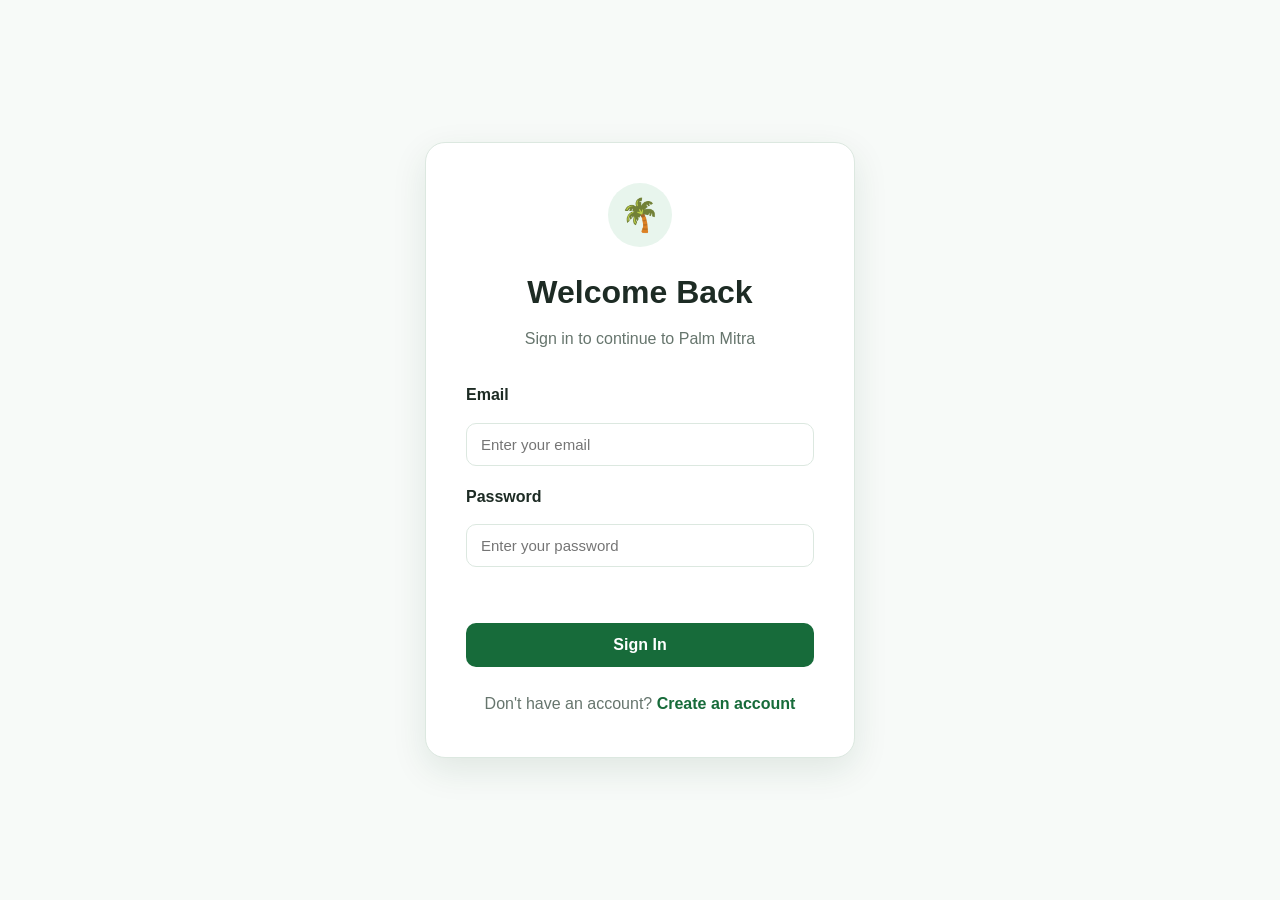
==== commit 8050b4c0: "Complete Palm Mitra updates" ====
--- a/frontend/index.html
+++ b/frontend/index.html
@@ -40,9 +40,11 @@
 
             <div>
 
-                <h1>Palm Mitra</h1>
-
-                <p>Smart Oil-Palm Assistant</p>
+                <h1  data-i18n="appName">
+                    Palm Mitra</h1>
+
+                <p
+                data-i18n="tagline">Smart Oil-Palm Assistant</p>
 
             </div>
 
@@ -50,21 +52,43 @@
 
         <nav>
 
-            <a href="#home">Home</a>
-
-            <a href="#dashboard">Dashboard</a>
-
-            <a href="#farm">My Farm</a>
-
-            <a href="#weather">Weather</a>
-
-            <a href="#activities">Activities</a>
-
-            <a href="#analyze">Leaf Analysis</a>
-
-            <a href="#assistant">AI Assistant</a>
-
-        </nav>
+    <a href="#home" data-i18n="nav.home">Home</a>
+
+    <a href="#dashboard" data-i18n="nav.dashboard">Dashboard</a>
+
+    <a href="#farm" data-i18n="nav.myFarm">My Farm</a>
+
+    <a href="#weather" data-i18n="nav.weather">Weather</a>
+
+    <a href="#activities" data-i18n="nav.activities">Activities</a>
+
+    <a href="#analyze" data-i18n="nav.leafAnalysis">Leaf Analysis</a>
+
+    <a href="#assistant" data-i18n="nav.aiAssistant">AI Assistant</a>
+
+</nav>
+
+        <div class="user-auth-area">
+
+     <div class="language-selector">
+
+        <label for="languageSelect">
+            🌐
+        </label>
+
+        <select id="languageSelect">
+            <option value="en">English</option>
+            <option value="hi">हिंदी</option>
+            <option value="te">తెలుగు</option>
+        </select>
+
+    </div>
+
+    <button id="logoutButton" type="button" class="logout-button" data-i18n="nav.logout">
+    Logout
+</button>
+
+</div>
 
     </header>
 
@@ -82,29 +106,33 @@
 
             <div class="hero-content">
 
-                <span class="badge">
-                    🌱 AI-Powered Agriculture
-                </span>
-
-                <h2>
-                    Smarter Oil-Palm
-                    <span>Care Starts Here</span>
-                </h2>
-
-                <p>
-                    Palm Mitra helps oil-palm growers
-                    monitor their farm, analyze leaves,
-                    manage activities and make informed
-                    cultivation decisions.
-                </p>
-
-                <a
-                    href="#dashboard"
-                    class="primary-button"
-                >
-                    Open Farm Dashboard
-                </a>
-
+                <span class="badge" data-i18n="hero.badge">
+    🌱 AI-Powered Agriculture
+</span>
+
+<h2>
+    <span data-i18n="hero.title">
+        Smarter Oil-Palm
+    </span>
+    <span data-i18n="hero.titleHighlight">
+        Care Starts Here
+    </span>
+</h2>
+
+<p data-i18n="hero.description">
+    Palm Mitra helps oil-palm growers
+    monitor their farm, analyze leaves,
+    manage activities and make informed
+    cultivation decisions.
+</p>
+
+<a
+    href="#dashboard"
+    class="primary-button"
+    data-i18n="hero.dashboardButton"
+>
+    Open Farm Dashboard
+</a>
             </div>
 
             <div class="hero-visual">
@@ -133,19 +161,21 @@
 
             <div class="section-heading">
 
-                <span class="section-label">
-                    Farm Overview
-                </span>
-
-                <h2>
-                    Your Farm Dashboard
-                </h2>
-
-                <p>
-                    A quick overview of your oil-palm
-                    plantation and current farm conditions.
-                </p>
-
+                <span
+    class="section-label"
+    data-i18n="dashboard.sectionLabel"
+>
+    Farm Overview
+</span>
+
+<h2 data-i18n="dashboard.title">
+    Your Farm Dashboard
+</h2>
+
+<p data-i18n="dashboard.description">
+    A quick overview of your oil-palm
+    plantation and current farm conditions.
+</p>
             </div>
 
 
@@ -161,7 +191,7 @@
 
                     <div>
 
-                        <span>
+                        <span data-i18n="dashboard.palmArea">
                             Farm Area
                         </span>
 
@@ -182,7 +212,7 @@
 
                     <div>
 
-                        <span>
+                        <span data-i18n="dashboard.palmCount">
                             Palm Count
                         </span>
 
@@ -203,7 +233,7 @@
 
                     <div>
 
-                        <span>
+                        <span data-i18n="dashboard.waterSource">
                             Water Source
                         </span>
 
@@ -224,7 +254,7 @@
 
                     <div>
 
-                        <span>
+                        <span data-i18n="dashboard.plantation">
                             Plantation
                         </span>
 
@@ -249,13 +279,16 @@
 
                         <div>
 
-                            <span class="section-label">
-                                Farm Status
-                            </span>
-
-                            <h3>
-                                Current Overview
-                            </h3>
+                            <span
+    class="section-label"
+    data-i18n="dashboard.farmStatus"
+>
+    Farm Status
+</span>
+
+<h3 data-i18n="dashboard.currentOverview">
+    Current Overview
+</h3>
 
                         </div>
 
@@ -272,7 +305,7 @@
 
                         <div>
 
-                            <span>
+                            <span data-i18n="dashboard.location">
                                 Location
                             </span>
 
@@ -284,7 +317,7 @@
 
                         <div>
 
-                            <span>
+                            <span data-i18n="dashboard.soilType">
                                 Soil Type
                             </span>
 
@@ -296,7 +329,7 @@
 
                         <div>
 
-                            <span>
+                            <span data-i18n="dashboard.irrigation">
                                 Irrigation
                             </span>
 
@@ -308,7 +341,7 @@
 
                         <div>
 
-                            <span>
+                            <span data-i18n="dashboard.plantationDate">
                                 Plantation Date
                             </span>
 
@@ -329,13 +362,16 @@
 
                         <div>
 
-                            <span class="section-label">
-                                Quick Actions
-                            </span>
-
-                            <h3>
-                                Manage Your Farm
-                            </h3>
+                    <span
+    class="section-label"
+    data-i18n="dashboard.quickActions"
+>
+    Quick Actions
+</span>
+
+<h3 data-i18n="dashboard.manageFarm">
+    Manage Your Farm
+</h3>
 
                         </div>
 
@@ -343,21 +379,21 @@
 
                     <div class="quick-actions">
 
-                        <a href="#farm">
-                            🌱 Farm Profile
-                        </a>
-
-                        <a href="#weather">
-                            🌦️ Weather
-                        </a>
-
-                        <a href="#activities">
-                            📅 Activities
-                        </a>
-
-                        <a href="#analyze">
-                            🔬 Analyze Leaf
-                        </a>
+                        <a href="#farm" data-i18n="dashboard.farmProfile">
+    🌱 Farm Profile
+</a>
+
+<a href="#weather" data-i18n="dashboard.weather">
+    🌦️ Weather
+</a>
+
+<a href="#activities" data-i18n="dashboard.activities">
+    📅 Activities
+</a>
+
+<a href="#analyze" data-i18n="dashboard.analyzeLeaf">
+    🔬 Analyze Leaf
+</a>
 
                     </div>
 
@@ -379,18 +415,21 @@
 
             <div class="section-heading">
 
-                <span class="section-label">
-                    Farm Profile
-                </span>
-
-                <h2>
-                    My Farm
-                </h2>
-
-                <p>
-                    Enter your plantation details so Palm Mitra
-                    can provide more relevant guidance.
-                </p>
+                <span
+    class="section-label"
+    data-i18n="farm.sectionLabel"
+>
+    Farm Profile
+</span>
+
+<h2 data-i18n="farm.title">
+    My Farm
+</h2>
+
+<p data-i18n="farm.description">
+    Enter your plantation details so Palm Mitra
+    can provide more relevant guidance.
+</p>
 
             </div>
 
@@ -404,7 +443,7 @@
 
                     <div class="form-group">
 
-                        <label for="farmName">
+                        <label data-i18n="farm.farmName" for="farmName">
                             Farm Name
                         </label>
 
@@ -421,7 +460,7 @@
 
                     <div class="form-group">
 
-                        <label for="farmLocation">
+                        <label data-i18n="farm.farmLocation" for="farmLocation">
                             Farm Location
                         </label>
 
@@ -441,7 +480,7 @@
 
                         <div class="form-group">
 
-                            <label for="farmArea">
+                            <label data-i18n="farm.farmArea" for="farmArea">
                                 Farm Area (acres)
                             </label>
 
@@ -460,7 +499,7 @@
 
                         <div class="form-group">
 
-                            <label for="palmCount">
+                            <label data-i18n="farm.palmCount" for="palmCount">
                                 Number of Palms
                             </label>
 
@@ -483,33 +522,48 @@
 
                         <div class="form-group">
 
-                            <label for="plantationType">
+                            <label data-i18n="farm.plantationType" for="plantationType">
                                 Plantation Type
                             </label>
 
                             <select id="plantationType">
 
-                                <option value="">
-                                    Select plantation type
-                                </option>
-
-                                <option value="Commercial">
-                                    Commercial
-                                </option>
-
-                                <option value="Smallholder">
-                                    Smallholder
-                                </option>
-
-                                <option value="Nursery">
-                                    Nursery
-                                </option>
-
-                                <option value="New Plantation">
-                                    New Plantation
-                                </option>
-
-                            </select>
+    <option
+        value=""
+        data-i18n="farm.options.plantationType.select"
+    >
+        Select plantation type
+    </option>
+
+    <option
+        value="Commercial"
+        data-i18n="farm.options.plantationType.commercial"
+    >
+        Commercial
+    </option>
+
+    <option
+        value="Smallholder"
+        data-i18n="farm.options.plantationType.smallholder"
+    >
+        Smallholder
+    </option>
+
+    <option
+        value="Nursery"
+        data-i18n="farm.options.plantationType.nursery"
+    >
+        Nursery
+    </option>
+
+    <option
+        value="New Plantation"
+        data-i18n="farm.options.plantationType.newPlantation"
+    >
+        New Plantation
+    </option>
+
+</select>
 
                         </div>
 
@@ -518,37 +572,55 @@
 
                         <div class="form-group">
 
-                            <label for="waterSource">
+                            <label data-i18n="dashboard.waterSource" for="waterSource">
                                 Water Source
                             </label>
 
                             <select id="waterSource">
 
-                                <option value="">
-                                    Select water source
-                                </option>
-
-                                <option value="Borewell">
-                                    Borewell
-                                </option>
-
-                                <option value="Canal">
-                                    Canal
-                                </option>
-
-                                <option value="Rainwater">
-                                    Rainwater
-                                </option>
-
-                                <option value="River">
-                                    River
-                                </option>
-
-                                <option value="Other">
-                                    Other
-                                </option>
-
-                            </select>
+    <option
+        value=""
+        data-i18n="farm.options.waterSource.select"
+    >
+        Select water source
+    </option>
+
+    <option
+        value="Borewell"
+        data-i18n="farm.options.waterSource.borewell"
+    >
+        Borewell
+    </option>
+
+    <option
+        value="Canal"
+        data-i18n="farm.options.waterSource.canal"
+    >
+        Canal
+    </option>
+
+    <option
+        value="Rainwater"
+        data-i18n="farm.options.waterSource.rainwater"
+    >
+        Rainwater
+    </option>
+
+    <option
+        value="River"
+        data-i18n="farm.options.waterSource.river"
+    >
+        River
+    </option>
+
+    <option
+        value="Other"
+        data-i18n="farm.options.waterSource.other"
+    >
+        Other
+    </option>
+
+</select>
 
                         </div>
 
@@ -568,31 +640,49 @@
 
                             <select id="irrigationType">
 
-                                <option value="">
-                                    Select irrigation type
-                                </option>
-
-                                <option value="Drip">
-                                    Drip
-                                </option>
-
-                                <option value="Sprinkler">
-                                    Sprinkler
-                                </option>
-
-                                <option value="Flood">
-                                    Flood / Surface
-                                </option>
-
-                                <option value="Manual">
-                                    Manual
-                                </option>
-
-                                <option value="Rainfed">
-                                    Rainfed
-                                </option>
-
-                            </select>
+    <option
+        value=""
+        data-i18n="farm.options.irrigation.select"
+    >
+        Select irrigation type
+    </option>
+
+    <option
+        value="Drip"
+        data-i18n="farm.options.irrigation.drip"
+    >
+        Drip
+    </option>
+
+    <option
+        value="Sprinkler"
+        data-i18n="farm.options.irrigation.sprinkler"
+    >
+        Sprinkler
+    </option>
+
+    <option
+        value="Flood"
+        data-i18n="farm.options.irrigation.flood"
+    >
+        Flood / Surface
+    </option>
+
+    <option
+        value="Manual"
+        data-i18n="farm.options.irrigation.manual"
+    >
+        Manual
+    </option>
+
+    <option
+        value="Rainfed"
+        data-i18n="farm.options.irrigation.rainfed"
+    >
+        Rainfed
+    </option>
+
+</select>
 
                         </div>
 
@@ -607,35 +697,56 @@
 
                             <select id="soilType">
 
-                                <option value="">
-                                    Select soil type
-                                </option>
-
-                                <option value="Red Soil">
-                                    Red Soil
-                                </option>
-
-                                <option value="Black Soil">
-                                    Black Soil
-                                </option>
-
-                                <option value="Sandy Soil">
-                                    Sandy Soil
-                                </option>
-
-                                <option value="Loamy Soil">
-                                    Loamy Soil
-                                </option>
-
-                                <option value="Clay Soil">
-                                    Clay Soil
-                                </option>
-
-                                <option value="Unknown">
-                                    Unknown
-                                </option>
-
-                            </select>
+    <option
+        value=""
+        data-i18n="farm.options.soil.select"
+    >
+        Select soil type
+    </option>
+
+    <option
+        value="Red Soil"
+        data-i18n="farm.options.soil.red"
+    >
+        Red Soil
+    </option>
+
+    <option
+        value="Black Soil"
+        data-i18n="farm.options.soil.black"
+    >
+        Black Soil
+    </option>
+
+    <option
+        value="Sandy Soil"
+        data-i18n="farm.options.soil.sandy"
+    >
+        Sandy Soil
+    </option>
+
+    <option
+        value="Loamy Soil"
+        data-i18n="farm.options.soil.loamy"
+    >
+        Loamy Soil
+    </option>
+
+    <option
+        value="Clay Soil"
+        data-i18n="farm.options.soil.clay"
+    >
+        Clay Soil
+    </option>
+
+    <option
+        value="Unknown"
+        data-i18n="farm.options.soil.unknown"
+    >
+        Unknown
+    </option>
+
+</select>
 
                         </div>
 
@@ -664,7 +775,7 @@
                         type="submit"
                         class="primary-button"
                     >
-                        Save Farm Profile
+                        <span data-i18n="farm.saveProfile">Save Farm Profile</span>
                     </button>
 
 
@@ -1614,7 +1725,7 @@
 
 
         
-<!-- ====================AI ASSISSTANT======================= --!>
+<!-- ====================AI ASSISSTANT======================= -->
 
 <section id="assistant" class="assistant-section">
 
--- a/frontend/css/style.css
+++ b/frontend/css/style.css
@@ -204,8 +204,8 @@
         0 8px 20px rgba(23, 107, 58, 0.22);
 
     transition:
-        transform 0.2s ease,
-        background 0.2s ease;
+        background 0.2s ease,
+        color 0.2s ease;
 }
 
 .primary-button:hover {
@@ -1668,3 +1668,147 @@
         padding: 0 18px;
     }
 }
+/* =========================
+   AUTHENTICATION PAGES
+========================= */
+
+.auth-container {
+    min-height: 100vh;
+    display: flex;
+    align-items: center;
+    justify-content: center;
+    padding: 30px 20px;
+    background: var(--background);
+}
+
+.auth-card {
+    width: 100%;
+    max-width: 430px;
+    background: var(--surface);
+    border: 1px solid var(--border);
+    border-radius: 20px;
+    padding: 40px;
+    box-shadow: var(--shadow);
+}
+
+.auth-logo {
+    width: 64px;
+    height: 64px;
+    margin: 0 auto 20px;
+    display: flex;
+    align-items: center;
+    justify-content: center;
+    background: var(--primary-light);
+    border-radius: 50%;
+    font-size: 32px;
+}
+
+.auth-card h1 {
+    text-align: center;
+    margin-bottom: 8px;
+    color: var(--text);
+}
+
+.auth-subtitle {
+    text-align: center;
+    color: var(--muted);
+    margin-bottom: 30px;
+}
+
+.auth-card .form-group {
+    margin-bottom: 18px;
+}
+
+.auth-card label {
+    display: block;
+    margin-bottom: 7px;
+    font-weight: 600;
+    color: var(--text);
+}
+
+.auth-card input {
+    width: 100%;
+    box-sizing: border-box;
+    padding: 12px 14px;
+    border: 1px solid var(--border);
+    border-radius: 10px;
+    font-size: 15px;
+    outline: none;
+    background: var(--surface);
+    color: var(--text);
+}
+
+.auth-card input:focus {
+    border-color: var(--primary);
+}
+
+.auth-button {
+    width: 100%;
+    padding: 13px;
+    border: none;
+    border-radius: 10px;
+    background: var(--primary);
+    color: white;
+    font-size: 16px;
+    font-weight: 600;
+    cursor: pointer;
+    margin-top: 8px;
+}
+
+.auth-button:hover {
+    background: var(--primary-dark);
+}
+
+.auth-message {
+    min-height: 20px;
+    margin: 10px 0;
+    text-align: center;
+    color: var(--danger);
+    font-size: 14px;
+}
+
+.auth-switch {
+    text-align: center;
+    margin-top: 24px;
+    color: var(--muted);
+}
+
+.auth-switch a {
+    color: var(--primary);
+    font-weight: 600;
+    text-decoration: none;
+}
+
+.auth-switch a:hover {
+    text-decoration: underline;
+}
+
+/* =========================
+   USER AUTH AREA
+========================= */
+
+.user-auth-area {
+    margin-left: 20px;
+    display: flex;
+    align-items: center;
+    gap: 15px;
+}
+
+
+
+.logout-button {
+    border: 1px solid var(--border);
+    background: var(--surface);
+    color: var(--text);
+    padding: 8px 14px;
+    border-radius: 8px;
+    font-size: 14px;
+    font-weight: 600;
+    cursor: pointer;
+}
+
+.logout-button:hover {
+    background: var(--primary-light);
+    color: var(--primary);
+}
+
